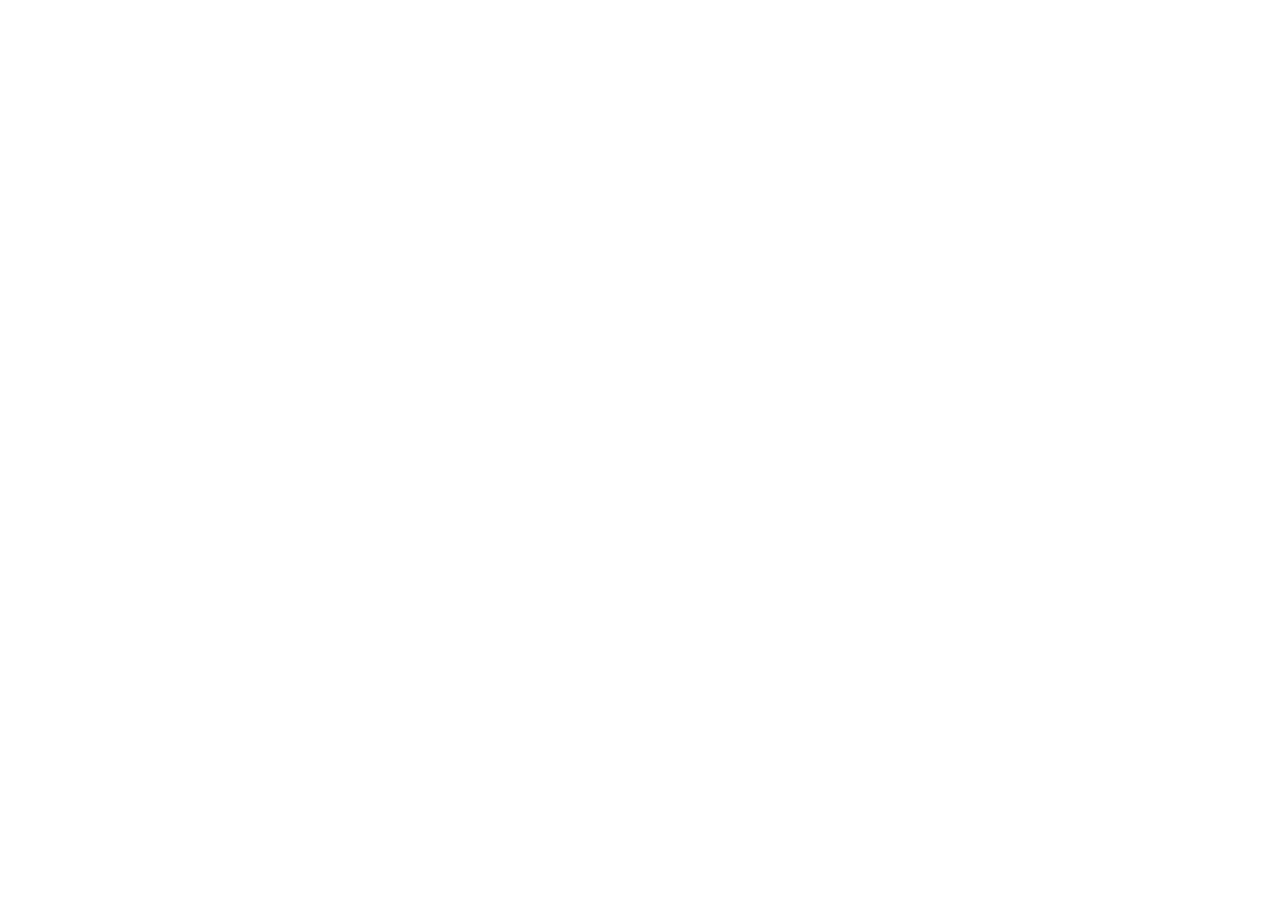
==== ban-appeal.html @ b1978ff3 "Add files via upload" ====
<!doctype html>
<html lang="en">
  <head>
    <meta charset="utf-8" />
    <meta name="viewport" content="width=device-width, initial-scale=1" />
    <title>DevBuild - Ban Appeals</title>
    <meta http-equiv="refresh" content="0; url=./?view=ban-appeals" />
    <script>
      (function () {
        try {
          var target = new URL('./?view=ban-appeals', window.location.href);
          window.location.replace(target.toString());
        } catch (e) {
          window.location.href = './?view=ban-appeals';
        }
      })();
    </script>
  </head>
  <body>
    <p>Redirecting to Ban Appeals...</p>
  </body>
</html>
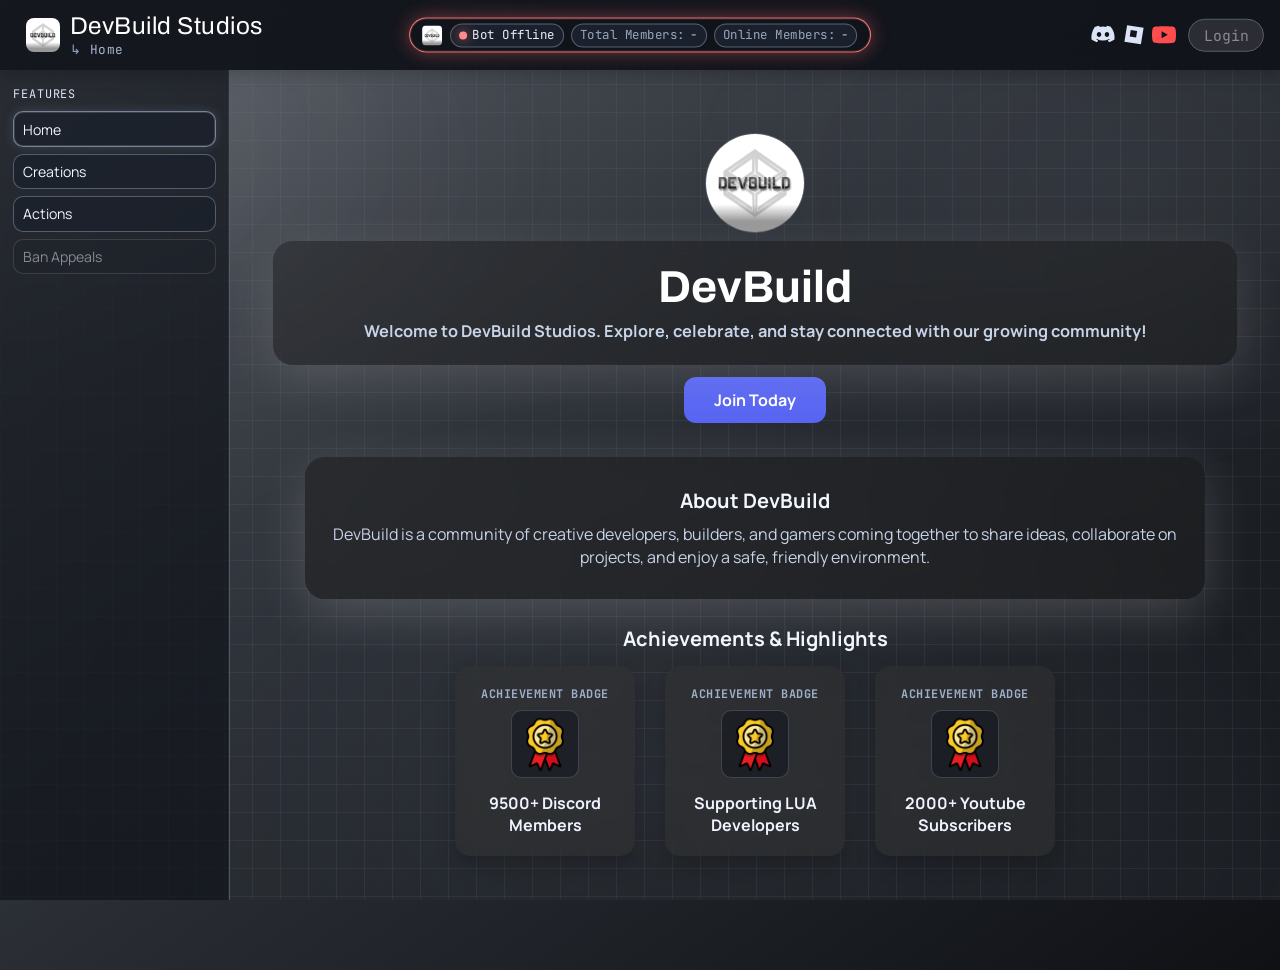
==== commit 1a443cd8: "Add files via upload" ====
--- a/ban-appeal.html
+++ b/ban-appeal.html
@@ -3,6 +3,23 @@
   <head>
     <meta charset="utf-8" />
     <meta name="viewport" content="width=device-width, initial-scale=1" />
+    <link rel="icon" type="image/png" href="./devbuild-logo.png" />
+    <meta name="theme-color" content="#ffffff" />
+    <meta name="description" content="Submit and track your DevBuild Studios ban appeal." />
+    <meta property="og:type" content="website" />
+    <meta property="og:site_name" content="DevBuild Studios" />
+    <meta property="og:title" content="DevBuild Studios - Ban Appeal" />
+    <meta property="og:description" content="Submit and track your DevBuild Studios ban appeal." />
+    <meta property="og:url" content="https://www.devbuildstudios.dev/ban-appeal.html" />
+    <meta property="og:image" content="https://www.devbuildstudios.dev/devbuild-logo.png" />
+    <meta property="og:image:secure_url" content="https://www.devbuildstudios.dev/devbuild-logo.png" />
+    <meta property="og:image:type" content="image/png" />
+    <meta property="og:image:width" content="768" />
+    <meta property="og:image:height" content="768" />
+    <meta name="twitter:card" content="summary_large_image" />
+    <meta name="twitter:title" content="DevBuild Studios - Ban Appeal" />
+    <meta name="twitter:description" content="Submit and track your DevBuild Studios ban appeal." />
+    <meta name="twitter:image" content="https://www.devbuildstudios.dev/devbuild-logo.png" />
     <title>DevBuild - Ban Appeals</title>
     <meta http-equiv="refresh" content="0; url=./?view=ban-appeals" />
     <script>
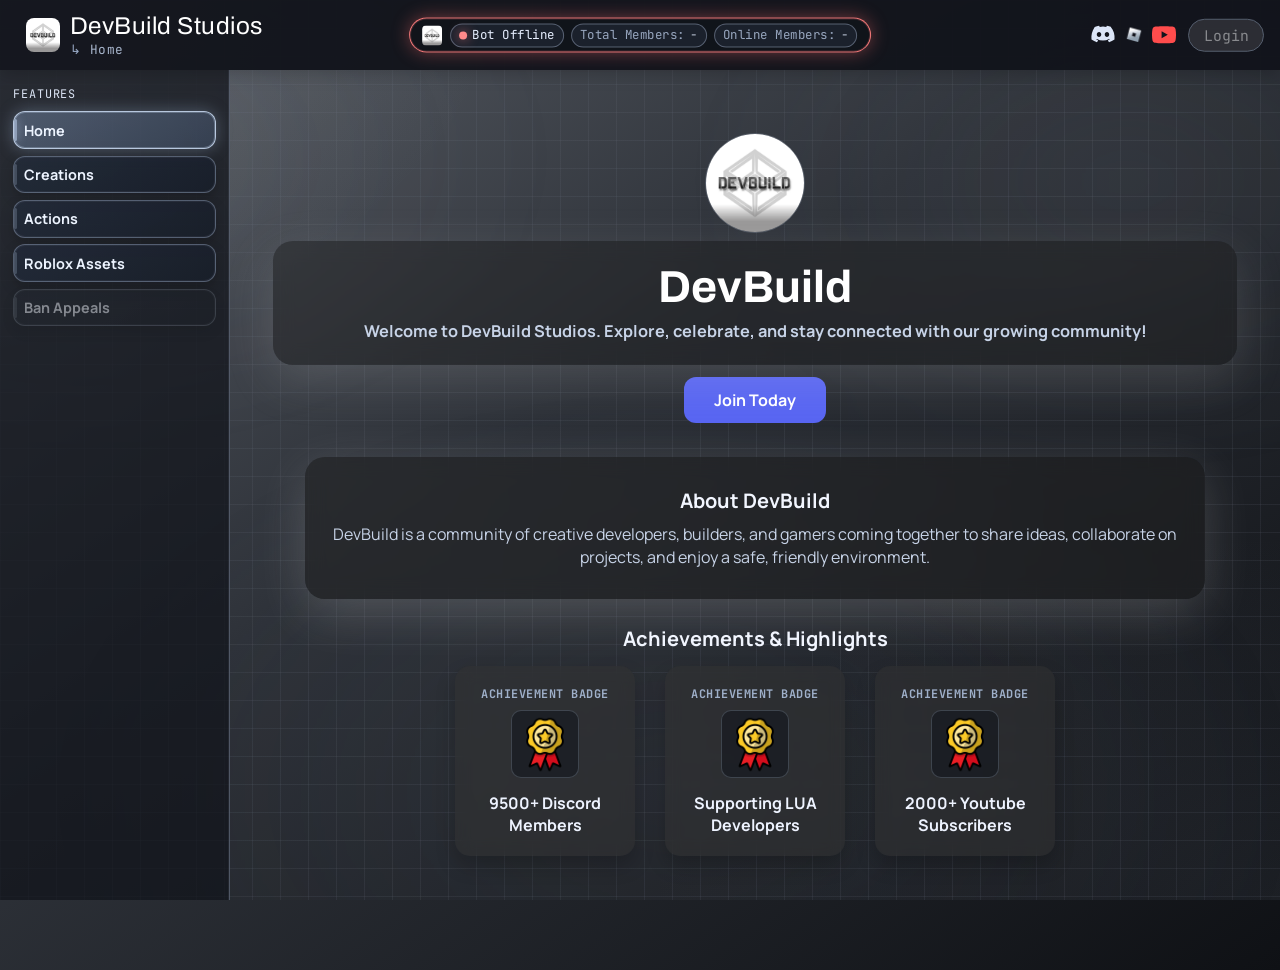
==== commit 58de2833: "Add files via upload" ====
--- a/ban-appeal.html
+++ b/ban-appeal.html
@@ -11,15 +11,15 @@
     <meta property="og:title" content="DevBuild Studios - Ban Appeal" />
     <meta property="og:description" content="Submit and track your DevBuild Studios ban appeal." />
     <meta property="og:url" content="https://www.devbuildstudios.dev/ban-appeal.html" />
-    <meta property="og:image" content="https://www.devbuildstudios.dev/devbuild-logo.png" />
-    <meta property="og:image:secure_url" content="https://www.devbuildstudios.dev/devbuild-logo.png" />
+    <meta property="og:image" content="https://www.devbuildstudios.dev/embed-thumbnail.png" />
+    <meta property="og:image:secure_url" content="https://www.devbuildstudios.dev/embed-thumbnail.png" />
     <meta property="og:image:type" content="image/png" />
     <meta property="og:image:width" content="768" />
     <meta property="og:image:height" content="768" />
     <meta name="twitter:card" content="summary_large_image" />
     <meta name="twitter:title" content="DevBuild Studios - Ban Appeal" />
     <meta name="twitter:description" content="Submit and track your DevBuild Studios ban appeal." />
-    <meta name="twitter:image" content="https://www.devbuildstudios.dev/devbuild-logo.png" />
+    <meta name="twitter:image" content="https://www.devbuildstudios.dev/embed-thumbnail.png" />
     <title>DevBuild - Ban Appeals</title>
     <meta http-equiv="refresh" content="0; url=./?view=ban-appeals" />
     <script>
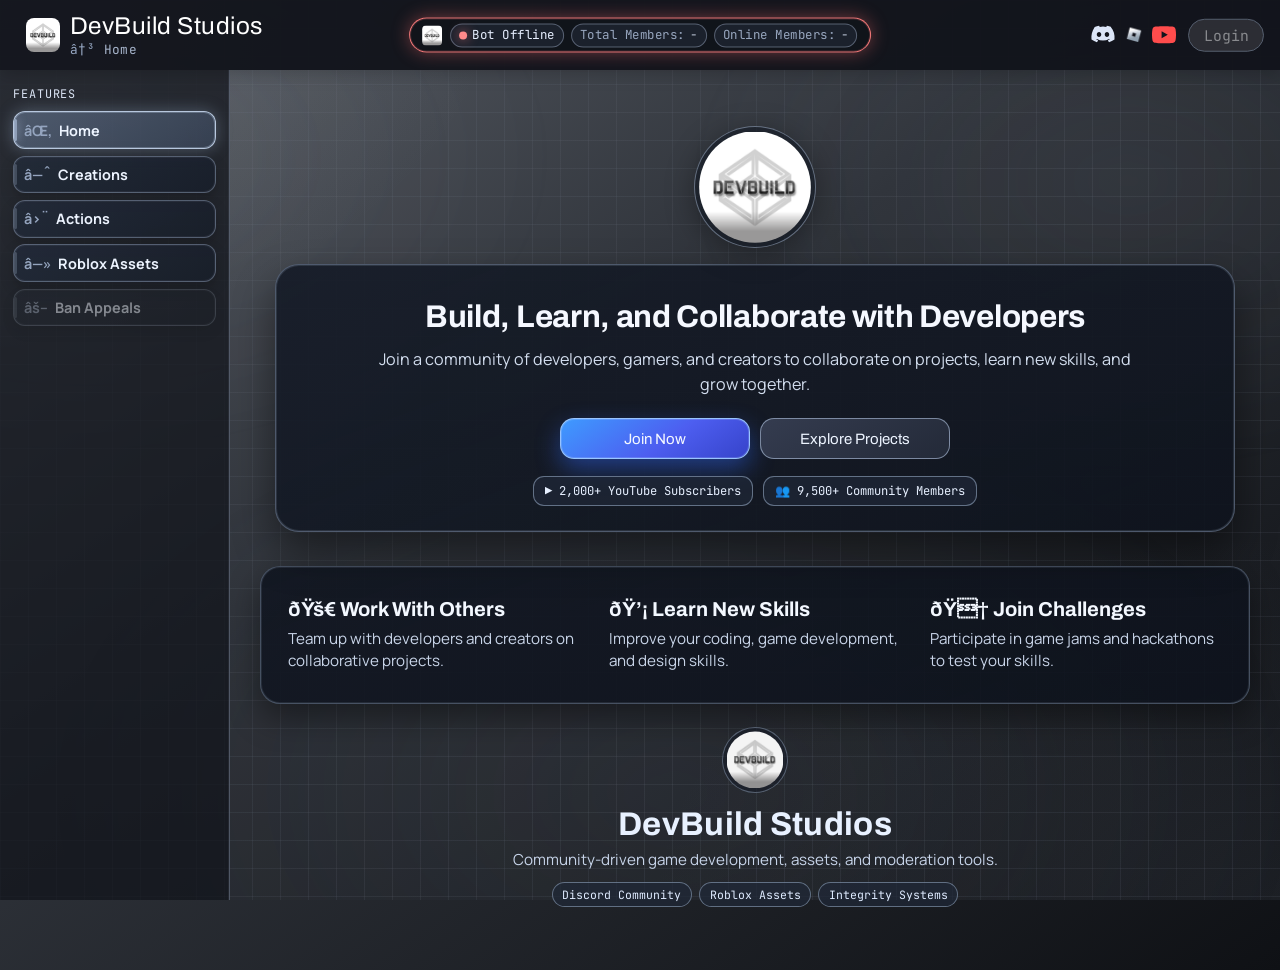
==== commit 4f918a15: "Add files via upload" ====
--- a/ban-appeal.html
+++ b/ban-appeal.html
@@ -3,7 +3,7 @@
   <head>
     <meta charset="utf-8" />
     <meta name="viewport" content="width=device-width, initial-scale=1" />
-    <link rel="icon" type="image/png" href="./devbuild-logo.png" />
+    <link rel="icon" type="image/png" href="./favicon.png" />
     <meta name="theme-color" content="#ffffff" />
     <meta name="description" content="Submit and track your DevBuild Studios ban appeal." />
     <meta property="og:type" content="website" />
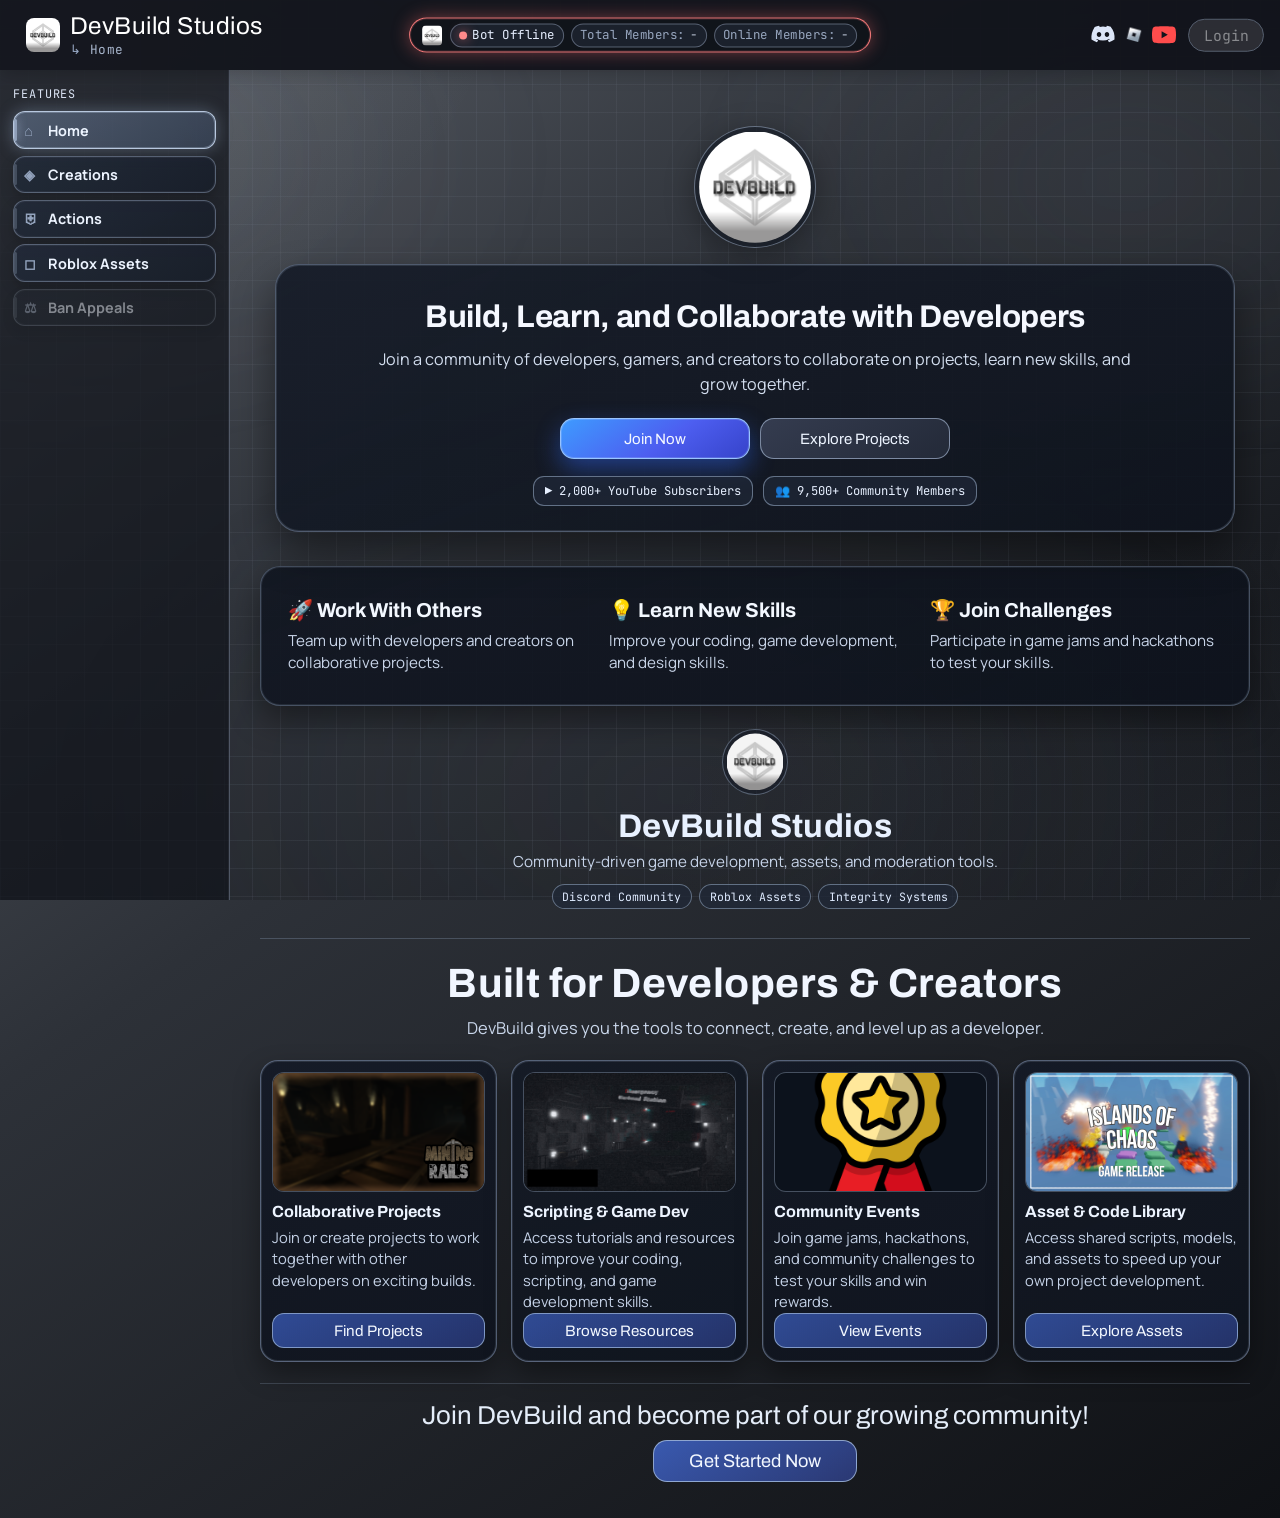
==== commit 11773249: "Add files via upload" ====
--- a/ban-appeal.html
+++ b/ban-appeal.html
@@ -1,39 +1,39 @@
-<!doctype html>
-<html lang="en">
-  <head>
-    <meta charset="utf-8" />
-    <meta name="viewport" content="width=device-width, initial-scale=1" />
-    <link rel="icon" type="image/png" href="./favicon.png" />
-    <meta name="theme-color" content="#ffffff" />
-    <meta name="description" content="Submit and track your DevBuild Studios ban appeal." />
-    <meta property="og:type" content="website" />
-    <meta property="og:site_name" content="DevBuild Studios" />
-    <meta property="og:title" content="DevBuild Studios - Ban Appeal" />
-    <meta property="og:description" content="Submit and track your DevBuild Studios ban appeal." />
-    <meta property="og:url" content="https://www.devbuildstudios.dev/ban-appeal.html" />
-    <meta property="og:image" content="https://www.devbuildstudios.dev/embed-thumbnail.png" />
-    <meta property="og:image:secure_url" content="https://www.devbuildstudios.dev/embed-thumbnail.png" />
-    <meta property="og:image:type" content="image/png" />
-    <meta property="og:image:width" content="768" />
-    <meta property="og:image:height" content="768" />
-    <meta name="twitter:card" content="summary_large_image" />
-    <meta name="twitter:title" content="DevBuild Studios - Ban Appeal" />
-    <meta name="twitter:description" content="Submit and track your DevBuild Studios ban appeal." />
-    <meta name="twitter:image" content="https://www.devbuildstudios.dev/embed-thumbnail.png" />
-    <title>DevBuild - Ban Appeals</title>
-    <meta http-equiv="refresh" content="0; url=./?view=ban-appeals" />
-    <script>
-      (function () {
-        try {
-          var target = new URL('./?view=ban-appeals', window.location.href);
-          window.location.replace(target.toString());
-        } catch (e) {
-          window.location.href = './?view=ban-appeals';
-        }
-      })();
-    </script>
-  </head>
-  <body>
-    <p>Redirecting to Ban Appeals...</p>
-  </body>
-</html>
+﻿<!doctype html>
+<html lang="en">
+  <head>
+    <meta charset="utf-8" />
+    <meta name="viewport" content="width=device-width, initial-scale=1" />
+    <link rel="icon" type="image/png" href="./devbuild-logo.png" />
+    <meta name="theme-color" content="#ffffff" />
+    <meta name="description" content="Submit and track your DevBuild Studios ban appeal." />
+    <meta property="og:type" content="website" />
+    <meta property="og:site_name" content="DevBuild Studios" />
+    <meta property="og:title" content="DevBuild Studios - Ban Appeal" />
+    <meta property="og:description" content="Submit and track your DevBuild Studios ban appeal." />
+    <meta property="og:url" content="https://www.devbuildstudios.dev/ban-appeal.html" />
+    <meta property="og:image" content="https://www.devbuildstudios.dev/embed-thumbnail.png" />
+    <meta property="og:image:secure_url" content="https://www.devbuildstudios.dev/embed-thumbnail.png" />
+    <meta property="og:image:type" content="image/png" />
+    <meta property="og:image:width" content="768" />
+    <meta property="og:image:height" content="768" />
+    <meta name="twitter:card" content="summary_large_image" />
+    <meta name="twitter:title" content="DevBuild Studios - Ban Appeal" />
+    <meta name="twitter:description" content="Submit and track your DevBuild Studios ban appeal." />
+    <meta name="twitter:image" content="https://www.devbuildstudios.dev/embed-thumbnail.png" />
+    <title>DevBuild - Ban Appeals</title>
+    <meta http-equiv="refresh" content="0; url=./?view=ban-appeals" />
+    <script>
+      (function () {
+        try {
+          var target = new URL('./?view=ban-appeals', window.location.href);
+          window.location.replace(target.toString());
+        } catch (e) {
+          window.location.href = './?view=ban-appeals';
+        }
+      })();
+    </script>
+  </head>
+  <body>
+    <p>Redirecting to Ban Appeals...</p>
+  </body>
+</html>
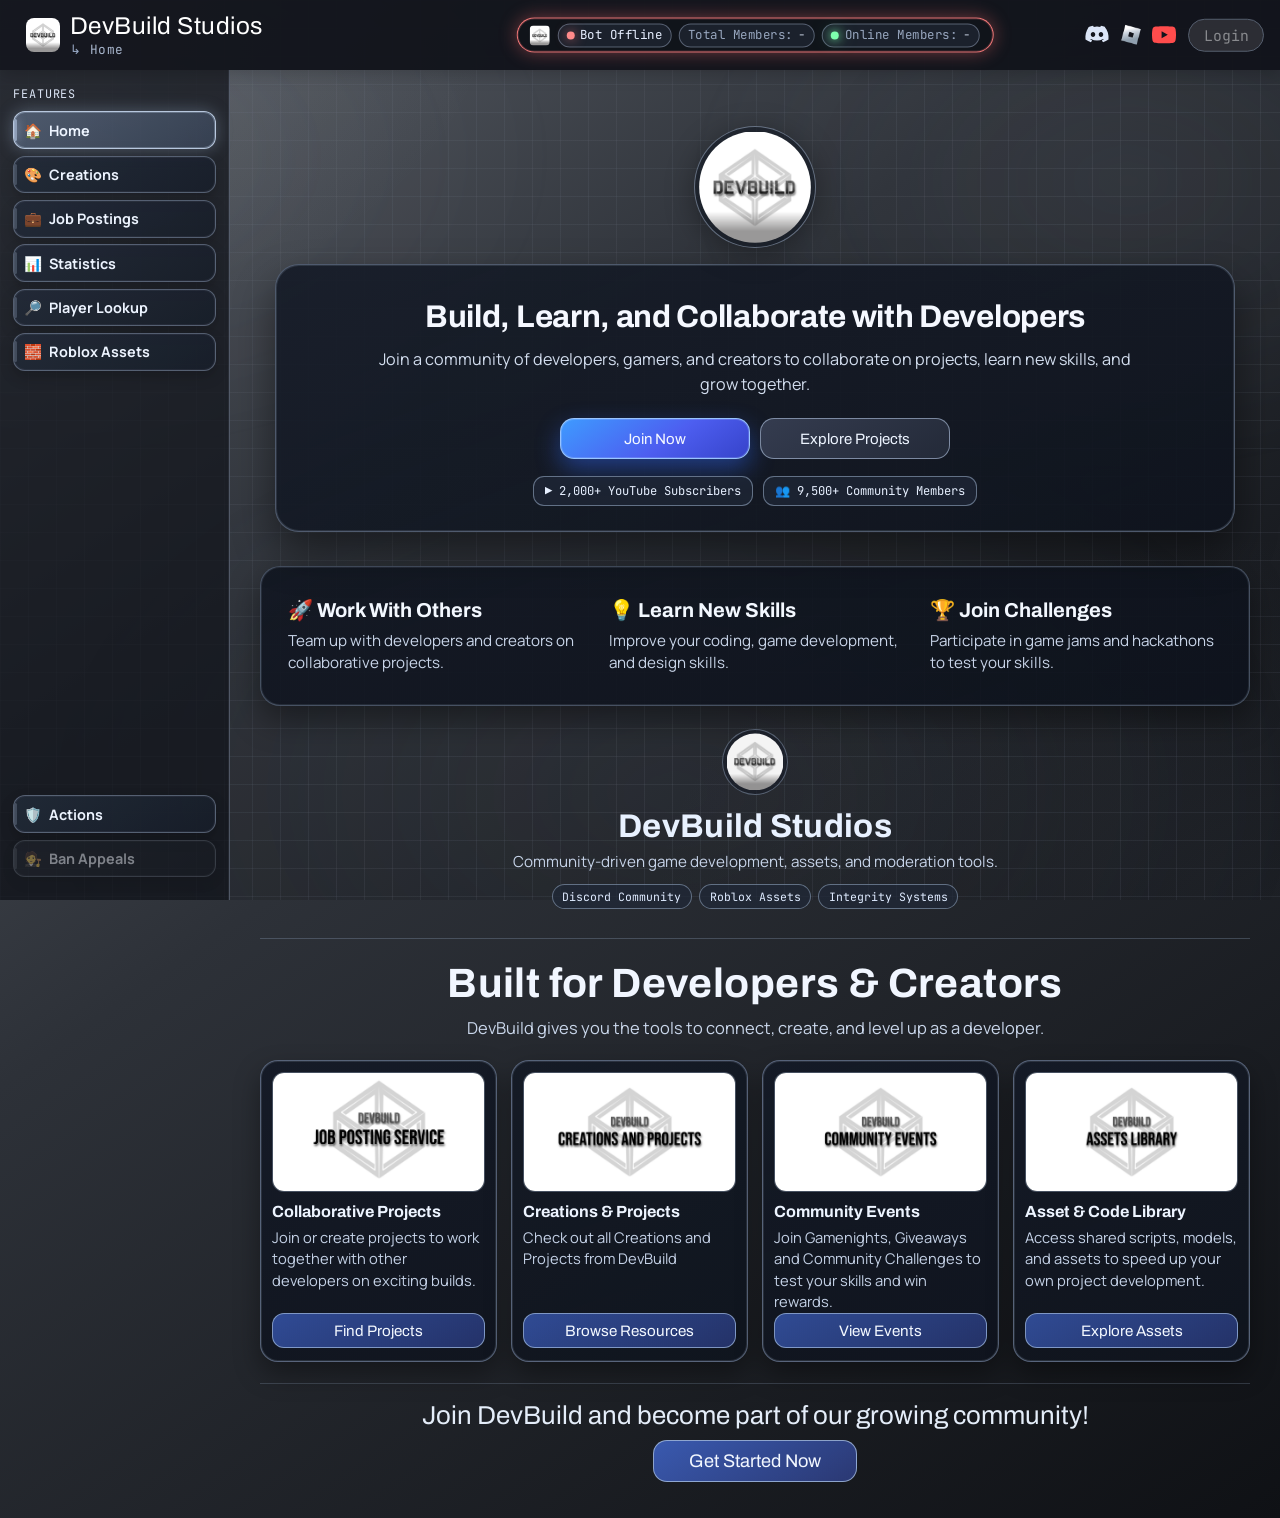
==== commit bfc0269e: "Deploy website" ====
--- a/ban-appeal.html
+++ b/ban-appeal.html
@@ -1,39 +1,39 @@
-﻿<!doctype html>
-<html lang="en">
-  <head>
-    <meta charset="utf-8" />
-    <meta name="viewport" content="width=device-width, initial-scale=1" />
-    <link rel="icon" type="image/png" href="./devbuild-logo.png" />
-    <meta name="theme-color" content="#ffffff" />
-    <meta name="description" content="Submit and track your DevBuild Studios ban appeal." />
-    <meta property="og:type" content="website" />
-    <meta property="og:site_name" content="DevBuild Studios" />
-    <meta property="og:title" content="DevBuild Studios - Ban Appeal" />
-    <meta property="og:description" content="Submit and track your DevBuild Studios ban appeal." />
-    <meta property="og:url" content="https://www.devbuildstudios.dev/ban-appeal.html" />
-    <meta property="og:image" content="https://www.devbuildstudios.dev/embed-thumbnail.png" />
-    <meta property="og:image:secure_url" content="https://www.devbuildstudios.dev/embed-thumbnail.png" />
-    <meta property="og:image:type" content="image/png" />
-    <meta property="og:image:width" content="768" />
-    <meta property="og:image:height" content="768" />
-    <meta name="twitter:card" content="summary_large_image" />
-    <meta name="twitter:title" content="DevBuild Studios - Ban Appeal" />
-    <meta name="twitter:description" content="Submit and track your DevBuild Studios ban appeal." />
-    <meta name="twitter:image" content="https://www.devbuildstudios.dev/embed-thumbnail.png" />
-    <title>DevBuild - Ban Appeals</title>
-    <meta http-equiv="refresh" content="0; url=./?view=ban-appeals" />
-    <script>
-      (function () {
-        try {
-          var target = new URL('./?view=ban-appeals', window.location.href);
-          window.location.replace(target.toString());
-        } catch (e) {
-          window.location.href = './?view=ban-appeals';
-        }
-      })();
-    </script>
-  </head>
-  <body>
-    <p>Redirecting to Ban Appeals...</p>
-  </body>
-</html>
+﻿<!doctype html>
+<html lang="en">
+  <head>
+    <meta charset="utf-8" />
+    <meta name="viewport" content="width=device-width, initial-scale=1" />
+    <link rel="icon" type="image/png" href="./devbuild-logo.png" />
+    <meta name="theme-color" content="#ffffff" />
+    <meta name="description" content="Submit and track your DevBuild Studios ban appeal." />
+    <meta property="og:type" content="website" />
+    <meta property="og:site_name" content="DevBuild Studios" />
+    <meta property="og:title" content="DevBuild Studios - Ban Appeal" />
+    <meta property="og:description" content="Submit and track your DevBuild Studios ban appeal." />
+    <meta property="og:url" content="https://www.devbuildstudios.dev/ban-appeal.html" />
+    <meta property="og:image" content="https://www.devbuildstudios.dev/embed-thumbnail.png" />
+    <meta property="og:image:secure_url" content="https://www.devbuildstudios.dev/embed-thumbnail.png" />
+    <meta property="og:image:type" content="image/png" />
+    <meta property="og:image:width" content="768" />
+    <meta property="og:image:height" content="768" />
+    <meta name="twitter:card" content="summary_large_image" />
+    <meta name="twitter:title" content="DevBuild Studios - Ban Appeal" />
+    <meta name="twitter:description" content="Submit and track your DevBuild Studios ban appeal." />
+    <meta name="twitter:image" content="https://www.devbuildstudios.dev/embed-thumbnail.png" />
+    <title>DevBuild - Ban Appeals</title>
+    <meta http-equiv="refresh" content="0; url=./?view=ban-appeals" />
+    <script>
+      (function () {
+        try {
+          var target = new URL('./?view=ban-appeals', window.location.href);
+          window.location.replace(target.toString());
+        } catch (e) {
+          window.location.href = './?view=ban-appeals';
+        }
+      })();
+    </script>
+  </head>
+  <body>
+    <p>Redirecting to Ban Appeals...</p>
+  </body>
+</html>
